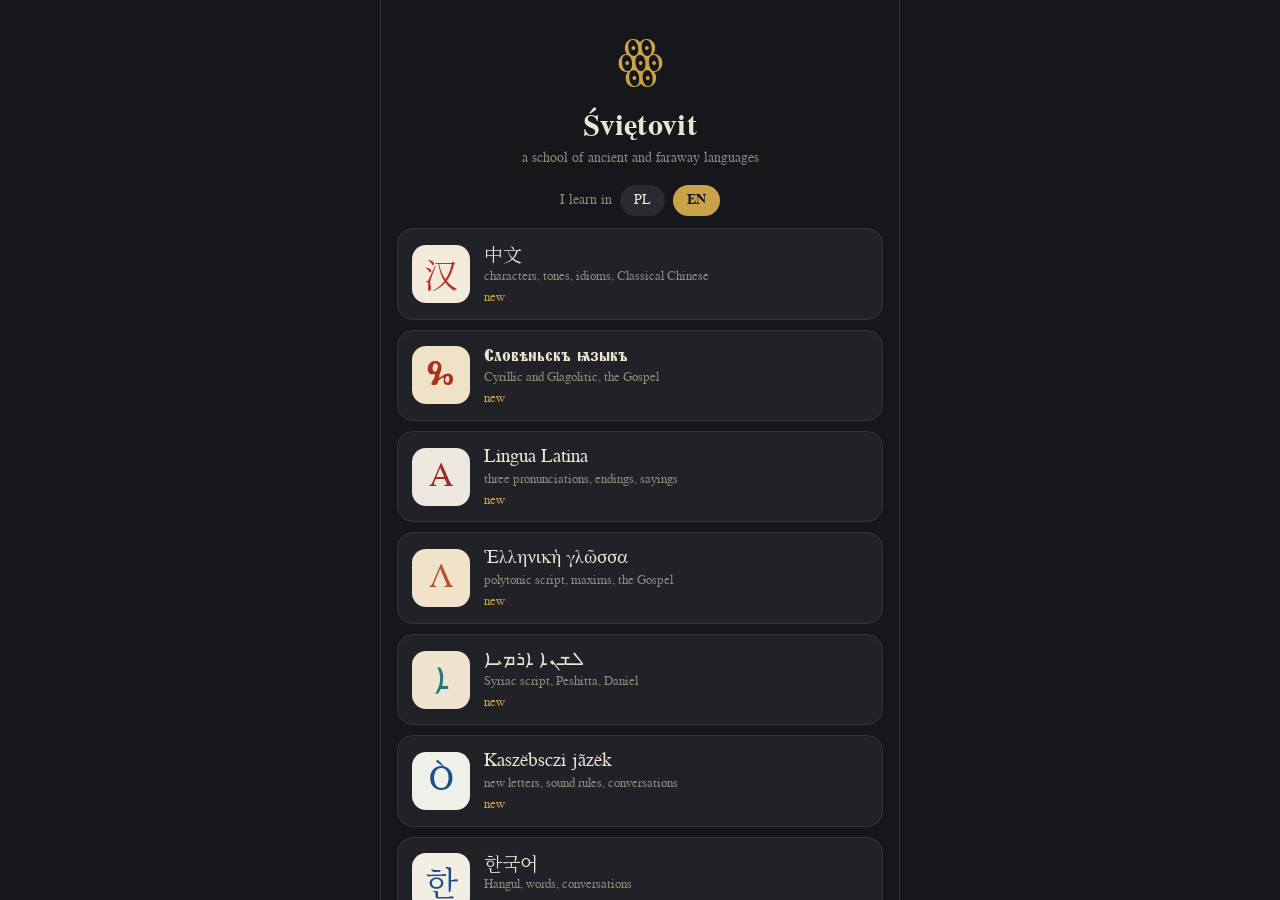
==== svietovit-web/docs/index.html @ 383e9390 "Add files via upload" ====
<!doctype html>
<html lang="pl">
<head>
<meta charset="utf-8">
<meta name="viewport" content="width=device-width, initial-scale=1, viewport-fit=cover, user-scalable=no">
<meta name="theme-color" content="#16171B">
<meta name="mobile-web-app-capable" content="yes">
<meta name="apple-mobile-web-app-capable" content="yes">
<title>Śviętovit</title>
<link rel="manifest" href="manifest.webmanifest">
<link rel="icon" href="icon-192.png">
<link rel="apple-touch-icon" href="icon-192.png">
<link rel="stylesheet" href="fonts.css">
<link rel="stylesheet" href="style.css">
</head>
<body>
<div id="app"><div class="boot"><div class="boot-glyph">ꙮ</div><div id="boot-msg">Śviętovit</div><div class="boot-bar"><i id="boot-fill"></i></div></div></div>
<div id="toast" role="status"></div>
<div id="modal-root"></div>
<script src="pyodide/pyodide.js"></script>
<script src="app.js"></script>
</body>
</html>
---- svietovit-web/docs/fonts.css ----
@font-face{font-family:"Sviet";src:url(fonts/Sviet-Regular.ttf);font-weight:400}@font-face{font-family:"Sviet";src:url(fonts/Sviet-Bold.ttf);font-weight:700}
@font-face{font-family:"F-hanzi_hero";src:url(fonts/hanzi_hero-r.ttf);font-weight:400}@font-face{font-family:"F-hanzi_hero";src:url(fonts/hanzi_hero-b.ttf);font-weight:700}@font-face{font-family:"F-hanzi_hero-x";src:url(fonts/hanzi_hero-r.ttf)}
@font-face{font-family:"F-glagol";src:url(fonts/glagol-r.ttf);font-weight:400}@font-face{font-family:"F-glagol";src:url(fonts/glagol-b.ttf);font-weight:700}@font-face{font-family:"F-glagol-x";src:url(fonts/glagol-x.ttf)}
@font-face{font-family:"F-ave";src:url(fonts/ave-r.ttf);font-weight:400}@font-face{font-family:"F-ave";src:url(fonts/ave-b.ttf);font-weight:700}@font-face{font-family:"F-ave-x";src:url(fonts/ave-r.ttf)}
@font-face{font-family:"F-logos";src:url(fonts/logos-r.ttf);font-weight:400}@font-face{font-family:"F-logos";src:url(fonts/logos-b.ttf);font-weight:700}@font-face{font-family:"F-logos-x";src:url(fonts/logos-r.ttf)}
@font-face{font-family:"F-abba";src:url(fonts/abba-r.ttf);font-weight:400}@font-face{font-family:"F-abba";src:url(fonts/abba-b.ttf);font-weight:700}@font-face{font-family:"F-abba-x";src:url(fonts/abba-x.ttf)}
@font-face{font-family:"F-kaszeby";src:url(fonts/kaszeby-r.ttf);font-weight:400}@font-face{font-family:"F-kaszeby";src:url(fonts/kaszeby-b.ttf);font-weight:700}@font-face{font-family:"F-kaszeby-x";src:url(fonts/kaszeby-r.ttf)}
@font-face{font-family:"F-hangeul";src:url(fonts/hangeul-r.ttf);font-weight:400}@font-face{font-family:"F-hangeul";src:url(fonts/hangeul-b.ttf);font-weight:700}@font-face{font-family:"F-hangeul-x";src:url(fonts/hangeul-r.ttf)}
@font-face{font-family:"F-han";src:url(fonts/han-r.ttf);font-weight:400}@font-face{font-family:"F-han";src:url(fonts/han-b.ttf);font-weight:700}@font-face{font-family:"F-han-x";src:url(fonts/han-r.ttf)}
@font-face{font-family:"F-kana";src:url(fonts/kana-r.ttf);font-weight:400}@font-face{font-family:"F-kana";src:url(fonts/kana-b.ttf);font-weight:700}@font-face{font-family:"F-kana-x";src:url(fonts/kana-r.ttf)}
@font-face{font-family:"F-nihon";src:url(fonts/nihon-r.ttf);font-weight:400}@font-face{font-family:"F-nihon";src:url(fonts/nihon-b.ttf);font-weight:700}@font-face{font-family:"F-nihon-x";src:url(fonts/nihon-r.ttf)}
---- svietovit-web/docs/style.css ----
:root{--night:#16171B;--card:#212228;--card2:#2A2B32;--bone:#EDE5D3;--muted:#8E8878;--gold:#C9A24A;--rule:#34353C;
--paper:#F3EAE4;--accent:#B3261E;--ink:#1d1b18;--line:#DAD3C6;--white:#fff;--green:#4F8A3A;--greenl:#DDEFD2;--red:#C0392B;--redl:#F7D9D4;--blue:#2A6FB0;--bluel:#D9E8F5;--purl:#E9DDF0;--yelll:#F6EBC8;
--font:"Sviet",Georgia,serif;--safe-b:env(safe-area-inset-bottom,0px)}
*{box-sizing:border-box;-webkit-tap-highlight-color:transparent}
html,body{margin:0;height:100%;background:var(--night);color:var(--bone);font-family:var(--font);overscroll-behavior:none}
body{font-size:16px;line-height:1.35}
#app{max-width:520px;margin:0 auto;height:100%;position:relative;overflow:hidden;background:var(--night)}
button{font:inherit;color:inherit;cursor:pointer;border:0;background:none;padding:0}
.screen{position:absolute;inset:0;display:flex;flex-direction:column}
.scroll{flex:1;overflow-y:auto;overflow-x:hidden;padding:14px 16px calc(24px + var(--safe-b))}
.boot{height:100%;display:flex;flex-direction:column;align-items:center;justify-content:center;gap:14px;color:var(--gold)}
.boot-glyph{font-size:84px;animation:blink 2.4s infinite}
.boot-bar{width:60%;height:6px;background:var(--rule);border-radius:3px;overflow:hidden}.boot-bar i{display:block;height:100%;width:0;background:var(--gold);transition:width .3s}
@keyframes blink{0%,45%,55%,100%{opacity:1}50%{opacity:.25}}
/* hub */
.hub-head{text-align:center;padding:22px 16px 6px}
.hub-head .emb{font-size:64px;color:var(--gold);animation:blink 3s infinite;line-height:1}
.hub-head h1{margin:6px 0 2px;font-size:30px;color:var(--bone);letter-spacing:.02em}
.hub-head p{margin:0;color:var(--muted);font-size:14px}
.langs{display:flex;gap:8px;justify-content:center;align-items:center;margin:12px 0;color:var(--muted);font-size:14px}
.chip{padding:6px 14px;border-radius:16px;background:var(--card2);color:var(--bone);font-size:14px}.chip.on{background:var(--gold);color:var(--night);font-weight:700}
.cc{display:flex;align-items:center;gap:14px;background:var(--card);border:1px solid var(--rule);border-radius:16px;padding:12px 14px;margin:0 0 10px;width:100%;text-align:left}
.cc .gl{width:58px;height:58px;border-radius:14px;display:flex;align-items:center;justify-content:center;flex:none;font-size:34px}
.cc .nm{font-size:19px;color:var(--bone)}.cc .sb{font-size:12.5px;color:var(--muted);margin-top:2px}.cc .pr{font-size:12.5px;color:var(--gold);margin-top:4px}
.hub-foot{color:var(--muted);font-size:12.5px;text-align:center;margin:14px 0 4px}
.rep-box{background:var(--card);border-radius:12px;padding:10px 12px;margin-top:10px;font-size:13px;color:var(--muted)}
.rep-box button{margin:8px 8px 0 0;padding:6px 12px;border-radius:10px;background:var(--card2);color:var(--bone);font-size:13px}
/* course (light) */
.course{background:var(--paper);color:var(--ink);font-family:var(--cfont,var(--font))}
.course button{color:inherit}
.top{display:flex;align-items:center;gap:10px;padding:10px 12px;background:var(--paper);border-bottom:2px solid var(--line);flex:none}
.top .back{font-size:30px;line-height:1;padding:0 8px;color:var(--accent)}
.top .ttl{font-size:18px;font-weight:700;flex:1;white-space:nowrap;overflow:hidden;text-overflow:ellipsis}
.stat{font-size:15px;font-weight:700;white-space:nowrap}.s-streak{color:#D26A12}.s-gem{color:var(--blue)}.s-heart{color:var(--red)}
.goal{display:flex;align-items:center;gap:10px;padding:8px 16px;font-size:13px;font-weight:700;color:#7a6f5c}
.bar{flex:1;height:12px;background:var(--line);border-radius:6px;overflow:hidden}.bar i{display:block;height:100%;background:var(--accent);border-radius:6px;transition:width .4s}
.goal .bar i{background:#C9A24A}
.nav{display:flex;border-top:2px solid var(--line);background:var(--paper);padding-bottom:var(--safe-b);flex:none}
.nav button{flex:1;padding:9px 0 8px;font-size:12px;color:#8a8070;display:flex;flex-direction:column;align-items:center;gap:2px}
.nav button b{font-size:21px;font-weight:400}.nav button.on{color:var(--accent);font-weight:700}
.track{text-align:center;margin:18px 0 6px;font-weight:700;color:#7a6f5c}.track small{display:block;font-weight:400;font-size:12px;color:#9a907c}
.unit{display:flex;align-items:center;gap:16px;width:100%;text-align:left;padding:8px 6px;border-radius:14px}
.node{width:76px;height:76px;border-radius:50%;flex:none;display:flex;align-items:center;justify-content:center;font-size:32px;background:var(--accent);color:#fff;box-shadow:0 5px 0 rgba(0,0,0,.22);border:4px solid rgba(255,255,255,.35)}
.unit.locked .node{background:#c5bdae;box-shadow:0 5px 0 #aaa292;color:#eee}
.unit .nm{font-size:18px;font-weight:700}.unit .cr{font-size:13px;color:var(--accent);margin-top:2px;letter-spacing:.1em}.unit.locked .cr{color:#9a907c;letter-spacing:0}
.unit .hint{font-size:12.5px;margin-top:2px;color:#4F6B3A}.unit .warn{color:#9E2B25}
.sheet-bg{position:fixed;inset:0;background:rgba(0,0,0,.5);display:flex;align-items:flex-end;justify-content:center;z-index:20}
.sheet{width:100%;max-width:520px;background:var(--paper);color:var(--ink);border-radius:20px 20px 0 0;padding:20px 18px calc(18px + var(--safe-b));display:flex;flex-direction:column;gap:10px;font-family:var(--cfont,var(--font))}
.sheet.mid{border-radius:20px;margin:auto 14px}.sheet-bg.mid{align-items:center}
.sheet h3{margin:0;font-size:21px}.sheet p{margin:0;color:#6e6455}
.btn{display:block;width:100%;padding:14px;border-radius:14px;background:var(--accent);color:#fff!important;font-weight:700;font-size:16px;letter-spacing:.05em;text-align:center;box-shadow:0 4px 0 rgba(0,0,0,.25);text-transform:uppercase}
.btn:active{transform:translateY(3px);box-shadow:0 1px 0 rgba(0,0,0,.25)}
.btn.green{background:var(--green)}.btn.red{background:var(--red)}.btn.blue{background:var(--blue)}
.btn.ghost{background:var(--white);color:var(--blue)!important;border:2px solid var(--line);box-shadow:0 3px 0 var(--line)}
.btn:disabled{background:#cfc8b9;box-shadow:none;color:#fff!important;cursor:default}
.card{background:var(--white);border:2px solid var(--line);border-radius:16px;padding:14px;margin:10px 0}
.card h4{margin:0 0 6px;font-size:13px;letter-spacing:.08em;color:#7a6f5c;text-transform:uppercase}
.row{display:flex;gap:10px;align-items:center}.row>*{flex:1}
.grid2{display:grid;grid-template-columns:1fr 1fr;gap:10px}
.kv{display:flex;justify-content:space-between;padding:6px 0;border-bottom:1px solid var(--line)}.kv:last-child{border:0}
.week{display:flex;gap:6px;align-items:flex-end;height:90px;margin-top:6px}.week div{flex:1;text-align:center;font-size:11px;color:#7a6f5c}.week i{display:block;background:var(--accent);border-radius:4px 4px 0 0;min-height:3px;margin-bottom:3px}
.sw{display:flex;justify-content:space-between;align-items:center;padding:8px 0}
.tg{width:48px;height:28px;border-radius:14px;background:#cfc8b9;position:relative;transition:.2s}.tg::after{content:"";position:absolute;top:3px;left:3px;width:22px;height:22px;border-radius:50%;background:#fff;transition:.2s}.tg.on{background:var(--green)}.tg.on::after{left:23px}
/* lesson */
.lhead{display:flex;align-items:center;gap:10px;padding:12px;flex:none}
.lhead .x{font-size:26px;color:#9a907c;padding:0 6px}
.lhead .bar{height:16px}.lhead .bar i{background:var(--green)}
.combo{font-size:12px;font-weight:700;color:#D26A12;min-height:16px;text-align:center;flex:none}
.lbody{flex:1;overflow-y:auto;padding:6px 18px 18px;display:flex;flex-direction:column;gap:12px}
.lfoot{flex:none;padding:12px 16px calc(14px + var(--safe-b));border-top:2px solid transparent}
.lfoot.good{background:var(--greenl)}.lfoot.bad{background:var(--redl)}.lfoot.self{background:var(--bluel)}
.fb-t{font-weight:700;font-size:18px;margin-bottom:4px}.good .fb-t{color:#2f6b1f}.bad .fb-t{color:#9b2b1f}.self .fb-t{color:#1d4f80}
.fb-x{white-space:pre-line;margin-bottom:10px;font-size:16px}
.tag{font-size:13px;font-weight:700;letter-spacing:.08em;color:#5E2750}
.big{font-size:84px;text-align:center;line-height:1.15}.mid2{font-size:48px;text-align:center;line-height:1.2}.sentence{font-size:30px}
.sub{color:#7a6f5c;text-align:center;font-size:17px}.sub.g{color:#3d6b2a;font-weight:700}
.ptitle{font-size:20px;font-weight:700}
.bubble{background:var(--white);border:2px solid var(--line);border-radius:14px;padding:14px;font-weight:700;font-size:19px}
.hook{background:var(--yelll);border-radius:14px;padding:12px;white-space:pre-line}.hook b{display:block;font-size:12.5px;color:#83611F;letter-spacing:.05em;margin-bottom:3px}
.cog{background:var(--greenl);border-radius:14px;padding:12px;color:#2f6b1f}
.think{background:var(--purl);border-radius:12px;padding:10px 12px;font-size:15px}
.insight{background:var(--purl);border-radius:18px;padding:18px;white-space:pre-line}.insight h2{margin:6px 0 10px;font-size:22px}
.opts{display:grid;grid-template-columns:1fr 1fr;gap:10px}.opts.one{grid-template-columns:1fr}
.opt{background:var(--white);border:2px solid var(--line);border-bottom-width:4px;border-radius:14px;padding:12px 8px;font-size:18px;text-align:center;min-height:58px;display:flex;flex-direction:column;align-items:center;justify-content:center;gap:2px}
.opt small{font-size:12.5px;color:#8a8070}.opt.big2{font-size:28px;min-height:84px}
.opt.sel{border-color:var(--blue);background:var(--bluel)}.opt.ok{border-color:var(--green);background:var(--greenl)}.opt.no{border-color:var(--red);background:var(--redl)}
.opt:disabled{opacity:1}
.tiles{display:flex;flex-wrap:wrap;gap:8px}
.tile{background:var(--white);border:2px solid var(--line);border-bottom-width:4px;border-radius:12px;padding:6px 12px;font-size:22px;text-align:center;line-height:1.15}
.tile small{display:block;font-size:11px;color:#8a8070;font-style:italic}
.tile.ghost{visibility:hidden}
.answer{min-height:96px;border-top:2px solid var(--line);border-bottom:2px solid var(--line);padding:10px 0;align-content:flex-start}
.rtl-course .tiles{direction:rtl}
.match{display:grid;grid-template-columns:1fr 1fr;gap:10px}.match .opt{min-height:64px}.match .opt.done{opacity:.35}
.input{width:100%;padding:14px;font:inherit;font-size:22px;border:2px solid var(--line);border-radius:12px;background:#fff;color:var(--ink)}
.pad-wrap{display:flex;justify-content:center}
canvas.pad{width:min(100%,340px);aspect-ratio:1;background:#fff;border:2px solid var(--line);border-radius:14px;touch-action:none}
.tone-btn svg{width:100%;height:56px}
.toast{position:fixed;left:50%;top:18px;transform:translateX(-50%);background:var(--gold);color:var(--night);padding:8px 16px;border-radius:14px;font-weight:700;z-index:50;opacity:0;pointer-events:none;transition:opacity .25s;max-width:90%;text-align:center}
#toast.show{opacity:1}
/* results */
.res{align-items:center;text-align:center;gap:10px;padding-top:30px}
.coin{width:110px;height:110px;border-radius:50%;background:var(--accent);border:6px solid var(--gold);display:flex;align-items:center;justify-content:center;font-size:54px;color:#fff;animation:stamp .5s}
@keyframes stamp{from{transform:scale(1.8);opacity:0}to{transform:scale(1);opacity:1}}
.rg{display:grid;grid-template-columns:repeat(3,1fr);gap:8px;width:100%}.rg div{background:var(--white);border:2px solid var(--line);border-radius:12px;padding:10px 4px}.rg b{display:block;font-size:20px}.rg span{font-size:12px;color:#7a6f5c}
/* chats */
.chat-item{display:flex;align-items:center;gap:12px;width:100%;text-align:left;background:var(--white);border:2px solid var(--line);border-radius:14px;padding:10px 12px;margin-bottom:10px}
.chat-item.locked{opacity:.5}.av{width:44px;height:44px;border-radius:50%;display:flex;align-items:center;justify-content:center;font-size:22px;color:#fff;flex:none}
.chat-item .t{font-weight:700}.chat-item .s{font-size:12.5px;color:#7a6f5c}.stars{margin-left:auto;color:#C9A24A;letter-spacing:.1em}
.log{flex:1;overflow-y:auto;padding:12px;display:flex;flex-direction:column;gap:10px}
.msg{max-width:78%;padding:10px 14px;border-radius:18px;background:#E3DFD5;font-size:21px;align-self:flex-start;text-align:left}
.msg small{display:block;font-size:12px;color:#7a6f5c;font-style:italic;margin-top:2px}
.msg.me{align-self:flex-end;background:var(--blue);color:#fff}.msg.me small{color:#dbe9f7}.msg.me.wrong{background:var(--red)}
.msg .en{display:none;font-size:13px;color:#555;margin-top:4px;font-style:normal}.msg.open .en{display:block}
.note{align-self:center;text-align:center;font-size:13px;color:#7a6f5c;background:var(--purl);padding:6px 12px;border-radius:12px;white-space:pre-line}
.reply{flex:none;background:#E3DFD5;border-top:2px solid var(--line);padding:12px 14px calc(14px + var(--safe-b));display:flex;flex-direction:column;gap:8px}
textarea.input{font-size:16px;min-height:90px}
@media(min-width:521px){#app{border-left:1px solid var(--rule);border-right:1px solid var(--rule)}}
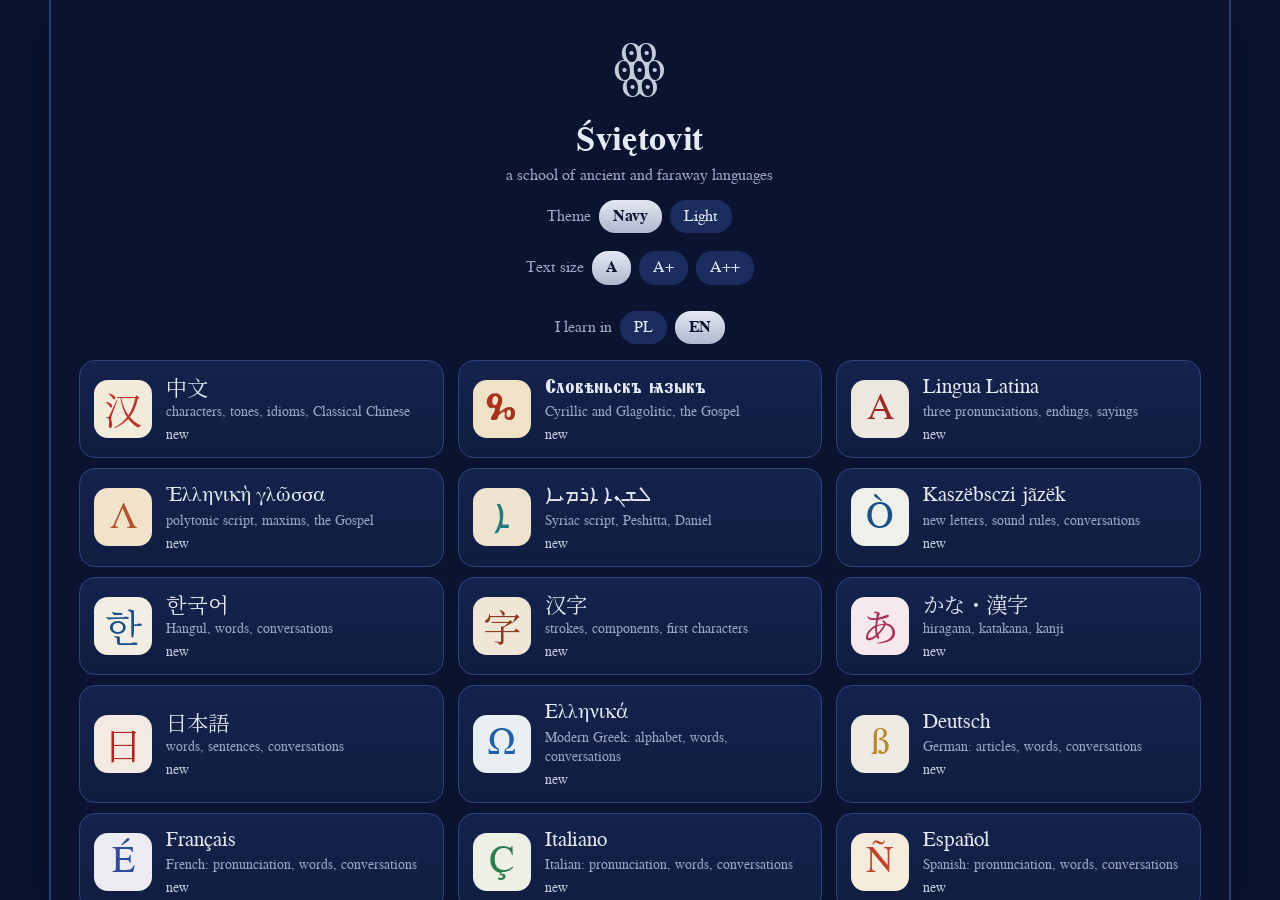
==== commit e6f585de: "Add Android APK build and update site to v8 - android/: WebView wrapper serving the site from assets" ====
--- a/svietovit-web/docs/index.html
+++ b/svietovit-web/docs/index.html
@@ -1,15 +1,16 @@
 <!doctype html>
-<html lang="pl">
+<html lang="pl" data-theme="navy">
 <head>
 <meta charset="utf-8">
 <meta name="viewport" content="width=device-width, initial-scale=1, viewport-fit=cover, user-scalable=no">
-<meta name="theme-color" content="#16171B">
+<meta name="theme-color" content="#0A1430">
 <meta name="mobile-web-app-capable" content="yes">
 <meta name="apple-mobile-web-app-capable" content="yes">
 <title>Śviętovit</title>
 <link rel="manifest" href="manifest.webmanifest">
 <link rel="icon" href="icon-192.png">
 <link rel="apple-touch-icon" href="icon-192.png">
+<script>(function(){try{if(localStorage.getItem("sv_theme")==="sky")document.documentElement.dataset.theme="sky"}catch(e){}})()</script>
 <link rel="stylesheet" href="fonts.css">
 <link rel="stylesheet" href="style.css">
 </head>
@@ -17,6 +18,7 @@
 <div id="app"><div class="boot"><div class="boot-glyph">ꙮ</div><div id="boot-msg">Śviętovit</div><div class="boot-bar"><i id="boot-fill"></i></div></div></div>
 <div id="toast" role="status"></div>
 <div id="modal-root"></div>
+<script src="config.js"></script>
 <script src="pyodide/pyodide.js"></script>
 <script src="app.js"></script>
 </body>
--- a/svietovit-web/docs/fonts.css
+++ b/svietovit-web/docs/fonts.css
@@ -8,4 +8,15 @@
 @font-face{font-family:"F-hangeul";src:url(fonts/hangeul-r.ttf);font-weight:400}@font-face{font-family:"F-hangeul";src:url(fonts/hangeul-b.ttf);font-weight:700}@font-face{font-family:"F-hangeul-x";src:url(fonts/hangeul-r.ttf)}
 @font-face{font-family:"F-han";src:url(fonts/han-r.ttf);font-weight:400}@font-face{font-family:"F-han";src:url(fonts/han-b.ttf);font-weight:700}@font-face{font-family:"F-han-x";src:url(fonts/han-r.ttf)}
 @font-face{font-family:"F-kana";src:url(fonts/kana-r.ttf);font-weight:400}@font-face{font-family:"F-kana";src:url(fonts/kana-b.ttf);font-weight:700}@font-face{font-family:"F-kana-x";src:url(fonts/kana-r.ttf)}
-@font-face{font-family:"F-nihon";src:url(fonts/nihon-r.ttf);font-weight:400}@font-face{font-family:"F-nihon";src:url(fonts/nihon-b.ttf);font-weight:700}@font-face{font-family:"F-nihon-x";src:url(fonts/nihon-r.ttf)}+@font-face{font-family:"F-nihon";src:url(fonts/nihon-r.ttf);font-weight:400}@font-face{font-family:"F-nihon";src:url(fonts/nihon-b.ttf);font-weight:700}@font-face{font-family:"F-nihon-x";src:url(fonts/nihon-r.ttf)}
+@font-face{font-family:"F-greek";src:url(fonts/logos-r.ttf);font-weight:400}@font-face{font-family:"F-greek";src:url(fonts/logos-b.ttf);font-weight:700}@font-face{font-family:"F-greek-x";src:url(fonts/logos-r.ttf)}
+@font-face{font-family:"F-german";src:url(fonts/ave-r.ttf);font-weight:400}@font-face{font-family:"F-german";src:url(fonts/ave-b.ttf);font-weight:700}@font-face{font-family:"F-german-x";src:url(fonts/ave-r.ttf)}
+@font-face{font-family:"F-french";src:url(fonts/ave-r.ttf);font-weight:400}@font-face{font-family:"F-french";src:url(fonts/ave-b.ttf);font-weight:700}@font-face{font-family:"F-french-x";src:url(fonts/ave-r.ttf)}
+@font-face{font-family:"F-italian";src:url(fonts/ave-r.ttf);font-weight:400}@font-face{font-family:"F-italian";src:url(fonts/ave-b.ttf);font-weight:700}@font-face{font-family:"F-italian-x";src:url(fonts/ave-r.ttf)}
+@font-face{font-family:"F-spanish";src:url(fonts/ave-r.ttf);font-weight:400}@font-face{font-family:"F-spanish";src:url(fonts/ave-b.ttf);font-weight:700}@font-face{font-family:"F-spanish-x";src:url(fonts/ave-r.ttf)}
+@font-face{font-family:"F-russian";src:url(fonts/glagol-r.ttf);font-weight:400}@font-face{font-family:"F-russian";src:url(fonts/glagol-b.ttf);font-weight:700}@font-face{font-family:"F-russian-x";src:url(fonts/glagol-r.ttf)}
+@font-face{font-family:"F-turkish";src:url(fonts/ave-r.ttf);font-weight:400}@font-face{font-family:"F-turkish";src:url(fonts/ave-b.ttf);font-weight:700}@font-face{font-family:"F-turkish-x";src:url(fonts/ave-r.ttf)}
+@font-face{font-family:"F-norse";src:url(fonts/ave-r.ttf);font-weight:400}@font-face{font-family:"F-norse";src:url(fonts/ave-b.ttf);font-weight:700}@font-face{font-family:"F-norse-x";src:url(fonts/ave-r.ttf)}
+@font-face{font-family:"F-estonian";src:url(fonts/ave-r.ttf);font-weight:400}@font-face{font-family:"F-estonian";src:url(fonts/ave-b.ttf);font-weight:700}@font-face{font-family:"F-estonian-x";src:url(fonts/ave-r.ttf)}
+@font-face{font-family:"F-serbian";src:url(fonts/glagol-r.ttf);font-weight:400}@font-face{font-family:"F-serbian";src:url(fonts/glagol-b.ttf);font-weight:700}@font-face{font-family:"F-serbian-x";src:url(fonts/glagol-r.ttf)}
+@font-face{font-family:"F-finnish";src:url(fonts/ave-r.ttf);font-weight:400}@font-face{font-family:"F-finnish";src:url(fonts/ave-b.ttf);font-weight:700}@font-face{font-family:"F-finnish-x";src:url(fonts/ave-r.ttf)}
--- a/svietovit-web/docs/style.css
+++ b/svietovit-web/docs/style.css
@@ -1,98 +1,98 @@
-:root{--night:#16171B;--card:#212228;--card2:#2A2B32;--bone:#EDE5D3;--muted:#8E8878;--gold:#C9A24A;--rule:#34353C;
+:root{--fs:1;--dk:1;--k:calc(var(--fs)*var(--dk));--night:#16171B;--card:#212228;--card2:#2A2B32;--bone:#EDE5D3;--muted:#8E8878;--gold:#C9A24A;--rule:#34353C;
 --paper:#F3EAE4;--accent:#B3261E;--ink:#1d1b18;--line:#DAD3C6;--white:#fff;--green:#4F8A3A;--greenl:#DDEFD2;--red:#C0392B;--redl:#F7D9D4;--blue:#2A6FB0;--bluel:#D9E8F5;--purl:#E9DDF0;--yelll:#F6EBC8;
 --font:"Sviet",Georgia,serif;--safe-b:env(safe-area-inset-bottom,0px)}
 *{box-sizing:border-box;-webkit-tap-highlight-color:transparent}
 html,body{margin:0;height:100%;background:var(--night);color:var(--bone);font-family:var(--font);overscroll-behavior:none}
-body{font-size:16px;line-height:1.35}
+body{font-size:calc(16px*var(--k));line-height:1.35}
 #app{max-width:520px;margin:0 auto;height:100%;position:relative;overflow:hidden;background:var(--night)}
 button{font:inherit;color:inherit;cursor:pointer;border:0;background:none;padding:0}
 .screen{position:absolute;inset:0;display:flex;flex-direction:column}
 .scroll{flex:1;overflow-y:auto;overflow-x:hidden;padding:14px 16px calc(24px + var(--safe-b))}
 .boot{height:100%;display:flex;flex-direction:column;align-items:center;justify-content:center;gap:14px;color:var(--gold)}
-.boot-glyph{font-size:84px;animation:blink 2.4s infinite}
+.boot-glyph{font-size:calc(84px*var(--k));animation:blink 2.4s infinite}
 .boot-bar{width:60%;height:6px;background:var(--rule);border-radius:3px;overflow:hidden}.boot-bar i{display:block;height:100%;width:0;background:var(--gold);transition:width .3s}
 @keyframes blink{0%,45%,55%,100%{opacity:1}50%{opacity:.25}}
 /* hub */
 .hub-head{text-align:center;padding:22px 16px 6px}
-.hub-head .emb{font-size:64px;color:var(--gold);animation:blink 3s infinite;line-height:1}
-.hub-head h1{margin:6px 0 2px;font-size:30px;color:var(--bone);letter-spacing:.02em}
-.hub-head p{margin:0;color:var(--muted);font-size:14px}
-.langs{display:flex;gap:8px;justify-content:center;align-items:center;margin:12px 0;color:var(--muted);font-size:14px}
-.chip{padding:6px 14px;border-radius:16px;background:var(--card2);color:var(--bone);font-size:14px}.chip.on{background:var(--gold);color:var(--night);font-weight:700}
+.hub-head .emb{font-size:calc(64px*var(--k));color:var(--gold);animation:blink 3s infinite;line-height:1}
+.hub-head h1{margin:6px 0 2px;font-size:calc(30px*var(--k));color:var(--bone);letter-spacing:.02em}
+.hub-head p{margin:0;color:var(--muted);font-size:calc(14px*var(--k))}
+.langs{display:flex;gap:8px;justify-content:center;align-items:center;margin:12px 0;color:var(--muted);font-size:calc(14px*var(--k))}
+.chip{padding:6px 14px;border-radius:16px;background:var(--card2);color:var(--bone);font-size:calc(14px*var(--k))}.chip.on{background:var(--gold);color:var(--night);font-weight:700}
 .cc{display:flex;align-items:center;gap:14px;background:var(--card);border:1px solid var(--rule);border-radius:16px;padding:12px 14px;margin:0 0 10px;width:100%;text-align:left}
-.cc .gl{width:58px;height:58px;border-radius:14px;display:flex;align-items:center;justify-content:center;flex:none;font-size:34px}
-.cc .nm{font-size:19px;color:var(--bone)}.cc .sb{font-size:12.5px;color:var(--muted);margin-top:2px}.cc .pr{font-size:12.5px;color:var(--gold);margin-top:4px}
-.hub-foot{color:var(--muted);font-size:12.5px;text-align:center;margin:14px 0 4px}
-.rep-box{background:var(--card);border-radius:12px;padding:10px 12px;margin-top:10px;font-size:13px;color:var(--muted)}
-.rep-box button{margin:8px 8px 0 0;padding:6px 12px;border-radius:10px;background:var(--card2);color:var(--bone);font-size:13px}
+.cc .gl{width:58px;height:58px;border-radius:14px;display:flex;align-items:center;justify-content:center;flex:none;font-size:calc(34px*var(--k))}
+.cc .nm{font-size:calc(19px*var(--k));color:var(--bone)}.cc .sb{font-size:calc(12.5px*var(--k));color:var(--muted);margin-top:2px}.cc .pr{font-size:calc(12.5px*var(--k));color:var(--gold);margin-top:4px}
+.hub-foot{color:var(--muted);font-size:calc(12.5px*var(--k));text-align:center;margin:14px 0 4px}
+.rep-box{background:var(--card);border-radius:12px;padding:10px 12px;margin-top:10px;font-size:calc(13px*var(--k));color:var(--muted)}
+.rep-box button{margin:8px 8px 0 0;padding:6px 12px;border-radius:10px;background:var(--card2);color:var(--bone);font-size:calc(13px*var(--k))}
 /* course (light) */
 .course{background:var(--paper);color:var(--ink);font-family:var(--cfont,var(--font))}
 .course button{color:inherit}
 .top{display:flex;align-items:center;gap:10px;padding:10px 12px;background:var(--paper);border-bottom:2px solid var(--line);flex:none}
-.top .back{font-size:30px;line-height:1;padding:0 8px;color:var(--accent)}
-.top .ttl{font-size:18px;font-weight:700;flex:1;white-space:nowrap;overflow:hidden;text-overflow:ellipsis}
-.stat{font-size:15px;font-weight:700;white-space:nowrap}.s-streak{color:#D26A12}.s-gem{color:var(--blue)}.s-heart{color:var(--red)}
-.goal{display:flex;align-items:center;gap:10px;padding:8px 16px;font-size:13px;font-weight:700;color:#7a6f5c}
+.top .back{font-size:calc(30px*var(--k));line-height:1;padding:0 8px;color:var(--accent)}
+.top .ttl{font-size:calc(18px*var(--k));font-weight:700;flex:1;white-space:nowrap;overflow:hidden;text-overflow:ellipsis}
+.stat{font-size:calc(15px*var(--k));font-weight:700;white-space:nowrap}.s-streak{color:#D26A12}.s-gem{color:var(--blue)}.s-heart{color:var(--red)}
+.goal{display:flex;align-items:center;gap:10px;padding:8px 16px;font-size:calc(13px*var(--k));font-weight:700;color:var(--sub)}
 .bar{flex:1;height:12px;background:var(--line);border-radius:6px;overflow:hidden}.bar i{display:block;height:100%;background:var(--accent);border-radius:6px;transition:width .4s}
 .goal .bar i{background:#C9A24A}
 .nav{display:flex;border-top:2px solid var(--line);background:var(--paper);padding-bottom:var(--safe-b);flex:none}
-.nav button{flex:1;padding:9px 0 8px;font-size:12px;color:#8a8070;display:flex;flex-direction:column;align-items:center;gap:2px}
-.nav button b{font-size:21px;font-weight:400}.nav button.on{color:var(--accent);font-weight:700}
-.track{text-align:center;margin:18px 0 6px;font-weight:700;color:#7a6f5c}.track small{display:block;font-weight:400;font-size:12px;color:#9a907c}
+.nav button{flex:1;padding:9px 0 8px;font-size:calc(12px*var(--k));color:var(--sub2);display:flex;flex-direction:column;align-items:center;gap:2px}
+.nav button b{font-size:calc(21px*var(--k));font-weight:400}.nav button.on{color:var(--accent);font-weight:700}
+.track{text-align:center;margin:18px 0 6px;font-weight:700;color:var(--sub)}.track small{display:block;font-weight:400;font-size:calc(12px*var(--k));color:var(--sub2)}
 .unit{display:flex;align-items:center;gap:16px;width:100%;text-align:left;padding:8px 6px;border-radius:14px}
-.node{width:76px;height:76px;border-radius:50%;flex:none;display:flex;align-items:center;justify-content:center;font-size:32px;background:var(--accent);color:#fff;box-shadow:0 5px 0 rgba(0,0,0,.22);border:4px solid rgba(255,255,255,.35)}
-.unit.locked .node{background:#c5bdae;box-shadow:0 5px 0 #aaa292;color:#eee}
-.unit .nm{font-size:18px;font-weight:700}.unit .cr{font-size:13px;color:var(--accent);margin-top:2px;letter-spacing:.1em}.unit.locked .cr{color:#9a907c;letter-spacing:0}
-.unit .hint{font-size:12.5px;margin-top:2px;color:#4F6B3A}.unit .warn{color:#9E2B25}
+.node{width:76px;height:76px;border-radius:50%;flex:none;display:flex;align-items:center;justify-content:center;font-size:calc(32px*var(--k));background:var(--accent);color:var(--btnt);box-shadow:0 5px 0 rgba(0,0,0,.22);border:4px solid rgba(255,255,255,.35)}
+.unit.locked .node{background:var(--off);box-shadow:0 5px 0 var(--offs);color:#eee}
+.unit .nm{font-size:calc(18px*var(--k));font-weight:700}.unit .cr{font-size:calc(13px*var(--k));color:var(--accent);margin-top:2px;letter-spacing:.1em}.unit.locked .cr{color:var(--sub2);letter-spacing:0}
+.unit .hint{font-size:calc(12.5px*var(--k));margin-top:2px;color:var(--good2)}.unit .warn{color:var(--bad2)}
 .sheet-bg{position:fixed;inset:0;background:rgba(0,0,0,.5);display:flex;align-items:flex-end;justify-content:center;z-index:20}
 .sheet{width:100%;max-width:520px;background:var(--paper);color:var(--ink);border-radius:20px 20px 0 0;padding:20px 18px calc(18px + var(--safe-b));display:flex;flex-direction:column;gap:10px;font-family:var(--cfont,var(--font))}
 .sheet.mid{border-radius:20px;margin:auto 14px}.sheet-bg.mid{align-items:center}
-.sheet h3{margin:0;font-size:21px}.sheet p{margin:0;color:#6e6455}
-.btn{display:block;width:100%;padding:14px;border-radius:14px;background:var(--accent);color:#fff!important;font-weight:700;font-size:16px;letter-spacing:.05em;text-align:center;box-shadow:0 4px 0 rgba(0,0,0,.25);text-transform:uppercase}
+.sheet h3{margin:0;font-size:calc(21px*var(--k))}.sheet p{margin:0;color:var(--sub)}
+.btn{display:block;width:100%;padding:14px;border-radius:14px;background:var(--accent);color:var(--btnt)!important;font-weight:700;font-size:calc(16px*var(--k));letter-spacing:.05em;text-align:center;box-shadow:0 4px 0 rgba(0,0,0,.25);text-transform:uppercase}
 .btn:active{transform:translateY(3px);box-shadow:0 1px 0 rgba(0,0,0,.25)}
-.btn.green{background:var(--green)}.btn.red{background:var(--red)}.btn.blue{background:var(--blue)}
+.btn.green{background:var(--green)}.btn.red{background:var(--red)}.btn.blue{background:var(--blue)}.btn.green,.btn.red,.btn.blue{color:var(--btnt2)!important}
 .btn.ghost{background:var(--white);color:var(--blue)!important;border:2px solid var(--line);box-shadow:0 3px 0 var(--line)}
-.btn:disabled{background:#cfc8b9;box-shadow:none;color:#fff!important;cursor:default}
+.btn:disabled{background:var(--off);box-shadow:none;color:var(--offt)!important;cursor:default}
 .card{background:var(--white);border:2px solid var(--line);border-radius:16px;padding:14px;margin:10px 0}
-.card h4{margin:0 0 6px;font-size:13px;letter-spacing:.08em;color:#7a6f5c;text-transform:uppercase}
+.card h4{margin:0 0 6px;font-size:calc(13px*var(--k));letter-spacing:.08em;color:var(--sub);text-transform:uppercase}
 .row{display:flex;gap:10px;align-items:center}.row>*{flex:1}
 .grid2{display:grid;grid-template-columns:1fr 1fr;gap:10px}
 .kv{display:flex;justify-content:space-between;padding:6px 0;border-bottom:1px solid var(--line)}.kv:last-child{border:0}
-.week{display:flex;gap:6px;align-items:flex-end;height:90px;margin-top:6px}.week div{flex:1;text-align:center;font-size:11px;color:#7a6f5c}.week i{display:block;background:var(--accent);border-radius:4px 4px 0 0;min-height:3px;margin-bottom:3px}
+.week{display:flex;gap:6px;align-items:flex-end;height:90px;margin-top:6px}.week div{flex:1;text-align:center;font-size:calc(11px*var(--k));color:var(--sub)}.week i{display:block;background:var(--accent);border-radius:4px 4px 0 0;min-height:3px;margin-bottom:3px}
 .sw{display:flex;justify-content:space-between;align-items:center;padding:8px 0}
-.tg{width:48px;height:28px;border-radius:14px;background:#cfc8b9;position:relative;transition:.2s}.tg::after{content:"";position:absolute;top:3px;left:3px;width:22px;height:22px;border-radius:50%;background:#fff;transition:.2s}.tg.on{background:var(--green)}.tg.on::after{left:23px}
+.tg{width:48px;height:28px;border-radius:14px;background:var(--off);position:relative;transition:.2s}.tg::after{content:"";position:absolute;top:3px;left:3px;width:22px;height:22px;border-radius:50%;background:#fff;transition:.2s}.tg.on{background:var(--green)}.tg.on::after{left:23px}
 /* lesson */
 .lhead{display:flex;align-items:center;gap:10px;padding:12px;flex:none}
-.lhead .x{font-size:26px;color:#9a907c;padding:0 6px}
+.lhead .x{font-size:calc(26px*var(--k));color:var(--sub2);padding:0 6px}
 .lhead .bar{height:16px}.lhead .bar i{background:var(--green)}
-.combo{font-size:12px;font-weight:700;color:#D26A12;min-height:16px;text-align:center;flex:none}
+.combo{font-size:calc(12px*var(--k));font-weight:700;color:#D26A12;min-height:16px;text-align:center;flex:none}
 .lbody{flex:1;overflow-y:auto;padding:6px 18px 18px;display:flex;flex-direction:column;gap:12px}
 .lfoot{flex:none;padding:12px 16px calc(14px + var(--safe-b));border-top:2px solid transparent}
 .lfoot.good{background:var(--greenl)}.lfoot.bad{background:var(--redl)}.lfoot.self{background:var(--bluel)}
-.fb-t{font-weight:700;font-size:18px;margin-bottom:4px}.good .fb-t{color:#2f6b1f}.bad .fb-t{color:#9b2b1f}.self .fb-t{color:#1d4f80}
-.fb-x{white-space:pre-line;margin-bottom:10px;font-size:16px}
-.tag{font-size:13px;font-weight:700;letter-spacing:.08em;color:#5E2750}
-.big{font-size:84px;text-align:center;line-height:1.15}.mid2{font-size:48px;text-align:center;line-height:1.2}.sentence{font-size:30px}
-.sub{color:#7a6f5c;text-align:center;font-size:17px}.sub.g{color:#3d6b2a;font-weight:700}
-.ptitle{font-size:20px;font-weight:700}
-.bubble{background:var(--white);border:2px solid var(--line);border-radius:14px;padding:14px;font-weight:700;font-size:19px}
-.hook{background:var(--yelll);border-radius:14px;padding:12px;white-space:pre-line}.hook b{display:block;font-size:12.5px;color:#83611F;letter-spacing:.05em;margin-bottom:3px}
-.cog{background:var(--greenl);border-radius:14px;padding:12px;color:#2f6b1f}
-.think{background:var(--purl);border-radius:12px;padding:10px 12px;font-size:15px}
-.insight{background:var(--purl);border-radius:18px;padding:18px;white-space:pre-line}.insight h2{margin:6px 0 10px;font-size:22px}
+.fb-t{font-weight:700;font-size:calc(18px*var(--k));margin-bottom:4px}.good .fb-t{color:var(--goodt)}.bad .fb-t{color:var(--badt)}.self .fb-t{color:var(--selft)}
+.fb-x{white-space:pre-line;margin-bottom:10px;font-size:calc(16px*var(--k))}
+.tag{font-size:calc(13px*var(--k));font-weight:700;letter-spacing:.08em;color:var(--tagc)}
+.big{font-size:calc(84px*var(--k));text-align:center;line-height:1.15}.mid2{font-size:calc(48px*var(--k));text-align:center;line-height:1.2}.sentence{font-size:calc(30px*var(--k))}
+.sub{color:var(--sub);text-align:center;font-size:calc(17px*var(--k))}.sub.g{color:var(--goodt);font-weight:700}
+.ptitle{font-size:calc(20px*var(--k));font-weight:700}
+.bubble{background:var(--white);border:2px solid var(--line);border-radius:14px;padding:14px;font-weight:700;font-size:calc(19px*var(--k))}
+.hook{background:var(--yelll);border-radius:14px;padding:12px;white-space:pre-line}.hook b{display:block;font-size:calc(12.5px*var(--k));color:var(--hookk);letter-spacing:.05em;margin-bottom:3px}
+.cog{background:var(--greenl);border-radius:14px;padding:12px;color:var(--goodt)}
+.think{background:var(--purl);border-radius:12px;padding:10px 12px;font-size:calc(15px*var(--k))}
+.insight{background:var(--purl);border-radius:18px;padding:18px;white-space:pre-line}.insight h2{margin:6px 0 10px;font-size:calc(22px*var(--k))}
 .opts{display:grid;grid-template-columns:1fr 1fr;gap:10px}.opts.one{grid-template-columns:1fr}
-.opt{background:var(--white);border:2px solid var(--line);border-bottom-width:4px;border-radius:14px;padding:12px 8px;font-size:18px;text-align:center;min-height:58px;display:flex;flex-direction:column;align-items:center;justify-content:center;gap:2px}
-.opt small{font-size:12.5px;color:#8a8070}.opt.big2{font-size:28px;min-height:84px}
+.opt{background:var(--white);border:2px solid var(--line);border-bottom-width:4px;border-radius:14px;padding:12px 8px;font-size:calc(18px*var(--k));text-align:center;min-height:58px;display:flex;flex-direction:column;align-items:center;justify-content:center;gap:2px}
+.opt small{font-size:calc(12.5px*var(--k));color:var(--sub2)}.opt.big2{font-size:calc(28px*var(--k));min-height:84px}
 .opt.sel{border-color:var(--blue);background:var(--bluel)}.opt.ok{border-color:var(--green);background:var(--greenl)}.opt.no{border-color:var(--red);background:var(--redl)}
 .opt:disabled{opacity:1}
 .tiles{display:flex;flex-wrap:wrap;gap:8px}
-.tile{background:var(--white);border:2px solid var(--line);border-bottom-width:4px;border-radius:12px;padding:6px 12px;font-size:22px;text-align:center;line-height:1.15}
-.tile small{display:block;font-size:11px;color:#8a8070;font-style:italic}
+.tile{background:var(--white);border:2px solid var(--line);border-bottom-width:4px;border-radius:12px;padding:6px 12px;font-size:calc(22px*var(--k));text-align:center;line-height:1.15}
+.tile small{display:block;font-size:calc(11px*var(--k));color:var(--sub2);font-style:italic}
 .tile.ghost{visibility:hidden}
 .answer{min-height:96px;border-top:2px solid var(--line);border-bottom:2px solid var(--line);padding:10px 0;align-content:flex-start}
 .rtl-course .tiles{direction:rtl}
 .match{display:grid;grid-template-columns:1fr 1fr;gap:10px}.match .opt{min-height:64px}.match .opt.done{opacity:.35}
-.input{width:100%;padding:14px;font:inherit;font-size:22px;border:2px solid var(--line);border-radius:12px;background:#fff;color:var(--ink)}
+.input{width:100%;padding:14px;font:inherit;font-size:calc(22px*var(--k));border:2px solid var(--line);border-radius:12px;background:var(--white);color:var(--ink)}
 .pad-wrap{display:flex;justify-content:center}
 canvas.pad{width:min(100%,340px);aspect-ratio:1;background:#fff;border:2px solid var(--line);border-radius:14px;touch-action:none}
 .tone-btn svg{width:100%;height:56px}
@@ -100,19 +100,72 @@
 #toast.show{opacity:1}
 /* results */
 .res{align-items:center;text-align:center;gap:10px;padding-top:30px}
-.coin{width:110px;height:110px;border-radius:50%;background:var(--accent);border:6px solid var(--gold);display:flex;align-items:center;justify-content:center;font-size:54px;color:#fff;animation:stamp .5s}
+.coin{width:110px;height:110px;border-radius:50%;background:var(--accent);border:6px solid var(--gold);display:flex;align-items:center;justify-content:center;font-size:calc(54px*var(--k));color:var(--btnt);animation:stamp .5s}
 @keyframes stamp{from{transform:scale(1.8);opacity:0}to{transform:scale(1);opacity:1}}
-.rg{display:grid;grid-template-columns:repeat(3,1fr);gap:8px;width:100%}.rg div{background:var(--white);border:2px solid var(--line);border-radius:12px;padding:10px 4px}.rg b{display:block;font-size:20px}.rg span{font-size:12px;color:#7a6f5c}
+.rg{display:grid;grid-template-columns:repeat(3,1fr);gap:8px;width:100%}.rg div{background:var(--white);border:2px solid var(--line);border-radius:12px;padding:10px 4px}.rg b{display:block;font-size:calc(20px*var(--k))}.rg span{font-size:calc(12px*var(--k));color:var(--sub)}
 /* chats */
 .chat-item{display:flex;align-items:center;gap:12px;width:100%;text-align:left;background:var(--white);border:2px solid var(--line);border-radius:14px;padding:10px 12px;margin-bottom:10px}
-.chat-item.locked{opacity:.5}.av{width:44px;height:44px;border-radius:50%;display:flex;align-items:center;justify-content:center;font-size:22px;color:#fff;flex:none}
-.chat-item .t{font-weight:700}.chat-item .s{font-size:12.5px;color:#7a6f5c}.stars{margin-left:auto;color:#C9A24A;letter-spacing:.1em}
+.chat-item.locked{opacity:.5}.av{width:44px;height:44px;border-radius:50%;display:flex;align-items:center;justify-content:center;font-size:calc(22px*var(--k));color:#fff;flex:none}
+.chat-item .t{font-weight:700}.chat-item .s{font-size:calc(12.5px*var(--k));color:var(--sub)}.stars{margin-left:auto;color:#C9A24A;letter-spacing:.1em}
 .log{flex:1;overflow-y:auto;padding:12px;display:flex;flex-direction:column;gap:10px}
-.msg{max-width:78%;padding:10px 14px;border-radius:18px;background:#E3DFD5;font-size:21px;align-self:flex-start;text-align:left}
-.msg small{display:block;font-size:12px;color:#7a6f5c;font-style:italic;margin-top:2px}
-.msg.me{align-self:flex-end;background:var(--blue);color:#fff}.msg.me small{color:#dbe9f7}.msg.me.wrong{background:var(--red)}
-.msg .en{display:none;font-size:13px;color:#555;margin-top:4px;font-style:normal}.msg.open .en{display:block}
-.note{align-self:center;text-align:center;font-size:13px;color:#7a6f5c;background:var(--purl);padding:6px 12px;border-radius:12px;white-space:pre-line}
-.reply{flex:none;background:#E3DFD5;border-top:2px solid var(--line);padding:12px 14px calc(14px + var(--safe-b));display:flex;flex-direction:column;gap:8px}
-textarea.input{font-size:16px;min-height:90px}
+.msg{max-width:78%;padding:10px 14px;border-radius:18px;background:var(--bubble);font-size:calc(21px*var(--k));align-self:flex-start;text-align:left}
+.msg small{display:block;font-size:calc(12px*var(--k));color:var(--sub);font-style:italic;margin-top:2px}
+.msg.me{align-self:flex-end;background:var(--mebg);color:var(--mefg)}.msg.me small{color:var(--mesub)}.msg.me.wrong{background:var(--red)}
+.msg .en{display:none;font-size:calc(13px*var(--k));color:var(--sub);margin-top:4px;font-style:normal}.msg.open .en{display:block}
+.note{align-self:center;text-align:center;font-size:calc(13px*var(--k));color:var(--sub);background:var(--purl);padding:6px 12px;border-radius:12px;white-space:pre-line}
+.reply{flex:none;background:var(--bubble);border-top:2px solid var(--line);padding:12px 14px calc(14px + var(--safe-b));display:flex;flex-direction:column;gap:8px}
+textarea.input{font-size:calc(16px*var(--k));min-height:90px}
 @media(min-width:521px){#app{border-left:1px solid var(--rule);border-right:1px solid var(--rule)}}
+
+.adbox{margin:14px 0;text-align:center}.adbox small{display:block;font-size:calc(10px*var(--k));color:var(--muted);margin-bottom:2px}
+
+/* motywy: granatowy (domyślny) i jasnoniebieski z granatem */
+:root{--sub:#7a6f5c;--sub2:#9a907c;--off:#cfc8b9;--offs:#aaa292;--bubble:#E3DFD5;--hookk:#83611F;--good2:#4F6B3A;--bad2:#9E2B25;--goodt:#2f6b1f;--badt:#9b2b1f;--selft:#1d4f80;--tagc:#5E2750;--mesub:#dbe9f7;--btnt:#fff;--btnt2:#fff;--offt:#fff;--mebg:var(--blue);--mefg:#fff}
+:root[data-theme="navy"]{--night:#0A1430;--card:#122046;--card2:#1B2D5F;--bone:#E4E9F3;--muted:#9AA7C4;--gold:#C3CBDB;--rule:#2A3C70;
+--paper:#0F1C3E;--ink:#E6EBF5;--line:#27396D;--white:#16275A;--accent:#C3CBDB;--green:#6FD3A0;--greenl:#14402F;--red:#F08A8A;--redl:#4A1F2C;--blue:#8DB4FF;--bluel:#17306A;--purl:#2A2E63;--yelll:#2B3555;
+--sub:#9AA7C4;--sub2:#7F8DB0;--off:#26396B;--offs:#1A2850;--bubble:#1B2D5F;--hookk:#C3CBDB;--good2:#6FD3A0;--bad2:#F08A8A;--goodt:#8FE3B5;--badt:#FFA9A9;--selft:#A9C6FF;--tagc:#B9C3FF;--mesub:#0A1430;--btnt:#0A1430;--btnt2:#0A1430;--offt:#6F7FA6;--mebg:#C3CBDB;--mefg:#0A1430}
+:root[data-theme="sky"]{--night:#D9E7F8;--card:#FFFFFF;--card2:#C5D9F2;--bone:#0F2150;--muted:#52658F;--gold:#17306E;--rule:#B3C8E6;
+--paper:#E9F1FC;--ink:#0F2150;--line:#B7CBE8;--white:#FFFFFF;--accent:#17306E;--green:#2E8C58;--greenl:#D4F0E0;--red:#C4423F;--redl:#F9DADA;--blue:#2A5FC4;--bluel:#D3E3FA;--purl:#E0E5F8;--yelll:#EAF0FB;
+--sub:#52658F;--sub2:#7487AD;--off:#C5D3EA;--offs:#AEBFDC;--bubble:#D5E3F6;--hookk:#17306E;--good2:#2E7A4E;--bad2:#B03A37;--goodt:#1F6B40;--badt:#9B2B28;--selft:#1B4C9E;--tagc:#33448F;--mesub:#DCE8FA;--btnt:#FFFFFF;--btnt2:#FFFFFF;--offt:#FFFFFF;--mebg:#17306E;--mefg:#FFFFFF}
+:root[data-theme="navy"] .chip.on,:root[data-theme="navy"] .btn:not(.green):not(.red):not(.blue):not(.ghost){background:linear-gradient(180deg,#E3E8F2,#AEB8CE)}
+:root[data-theme="navy"] .cc{background:linear-gradient(180deg,#14234D,#101D40);border-color:#2F4380}
+:root[data-theme="sky"] .cc{box-shadow:0 2px 0 #B3C8E6}
+.theme-row{display:flex;gap:8px;justify-content:center;align-items:center;margin:4px 0 10px;color:var(--muted);font-size:calc(14px*var(--k))}
+.sheet-bg{background:rgba(5,10,30,.55)}
+
+.size-row{display:flex;gap:8px;justify-content:center;align-items:center;margin:4px 0 10px;color:var(--muted);font-size:calc(14px*var(--k))}
+.size-row .chip{font-family:var(--font)}
+.msg.me{white-space:pre-wrap}
+/* ---- komputer ---- */
+@media (min-width:900px) and (hover:hover){
+  :root{--dk:1.12}
+  html,body{background:var(--night)}
+  #app{max-width:1180px;box-shadow:0 0 0 1px var(--rule),0 12px 60px rgba(0,0,0,.35)}
+  .scroll.hubscroll{display:grid;grid-template-columns:repeat(auto-fill,minmax(360px,1fr));gap:4px 14px;align-content:start;padding:18px 28px 28px}
+  .hubscroll>.hub-head,.hubscroll>.theme-row,.hubscroll>.size-row,.hubscroll>.langs,.hubscroll>.hub-foot,.hubscroll>.rep-box,.hubscroll>.adbox{grid-column:1/-1}
+  .hubscroll .cc{margin:0 0 6px}
+  .cc:hover,.unit:hover,.chat-item:hover{filter:brightness(1.08)}
+  .cc,.unit,.chat-item,.opt,.tile,.btn,.chip{cursor:pointer;transition:filter .12s,transform .12s}
+  .opt:hover:not(:disabled),.tile:hover{filter:brightness(1.08);transform:translateY(-1px)}
+  /* ekran kursu: boczne menu */
+  .screen.course:has(>.nav){display:grid;grid-template-columns:230px minmax(0,1fr);grid-template-rows:auto auto minmax(0,1fr)}
+  .screen.course:has(>.nav)>.top{grid-column:1/-1;grid-row:1}
+  .screen.course:has(>.nav)>.goal{grid-column:2;grid-row:2;padding-left:32px;padding-right:32px}
+  .screen.course:has(>.nav)>.scroll{grid-column:2;grid-row:3}
+  .screen.course:has(>.nav)>.nav{grid-column:1;grid-row:2/4;flex-direction:column;justify-content:flex-start;gap:6px;border-top:0;border-right:2px solid var(--line);padding:16px 12px}
+  .nav button{flex:none;flex-direction:row;justify-content:flex-start;gap:12px;padding:12px 14px;border-radius:12px;font-size:calc(16px*var(--k))}
+  .nav button:hover{background:var(--card2)}
+  .nav button.on{background:var(--card2)}
+  .screen.course>.scroll>*{max-width:760px;margin-left:auto;margin-right:auto}
+  .screen.course>.scroll:not(.res){padding-left:32px;padding-right:32px}
+  .unit{max-width:560px}
+  /* lekcja i rozmowa */
+  .lhead,.combo{width:100%;max-width:760px;margin-left:auto;margin-right:auto}
+  .lbody{width:100%;max-width:760px;margin-left:auto;margin-right:auto;padding-top:16px}
+  .lfoot{padding-left:max(16px,calc((100% - 760px)/2));padding-right:max(16px,calc((100% - 760px)/2))}
+  .log{padding-left:max(12px,calc((100% - 800px)/2));padding-right:max(12px,calc((100% - 800px)/2))}
+  .reply{padding-left:max(14px,calc((100% - 800px)/2));padding-right:max(14px,calc((100% - 800px)/2))}
+  .sheet{max-width:560px;border-radius:20px;margin:auto}.sheet-bg{align-items:center}
+  .opts{gap:14px}
+  .res{max-width:620px;margin:0 auto}
+}
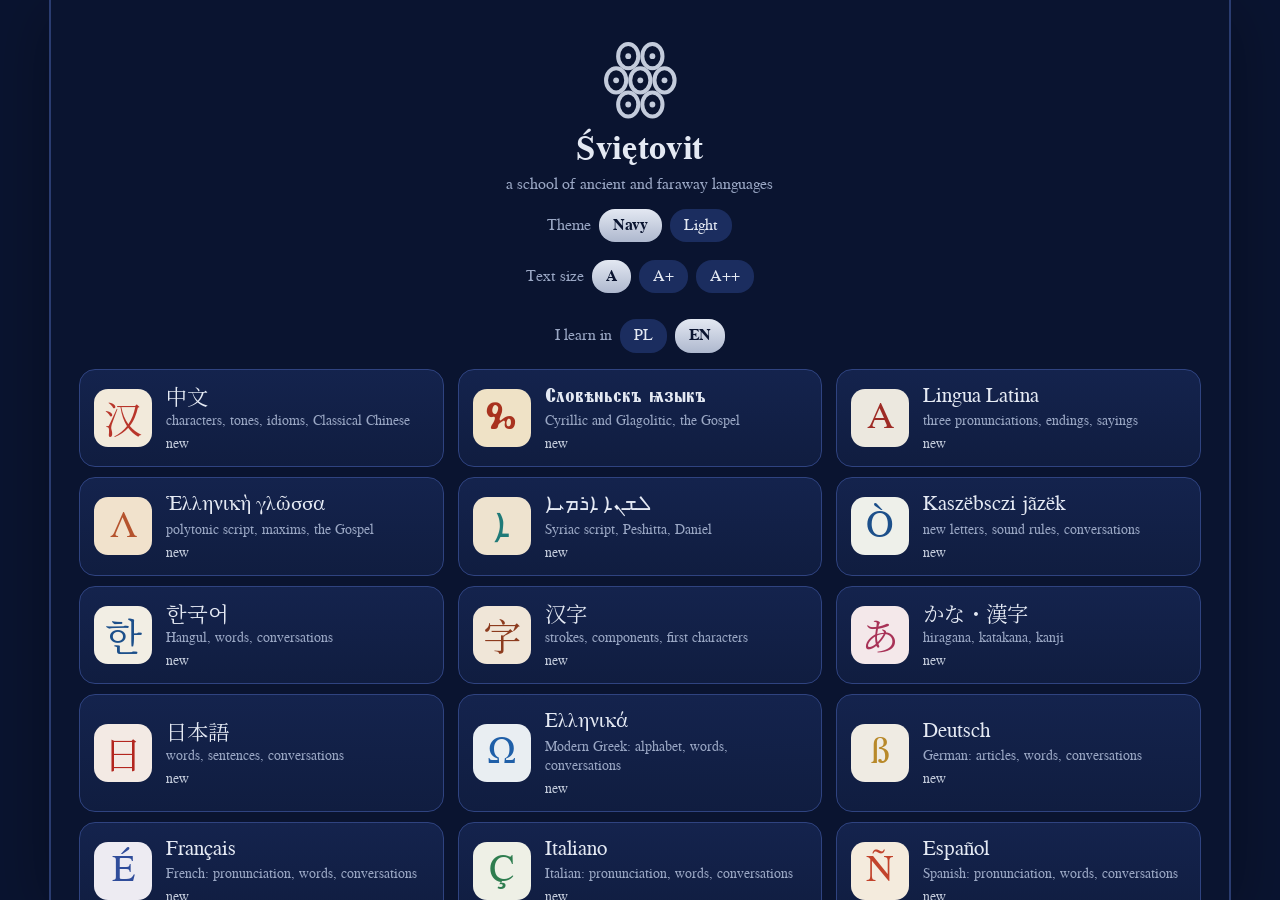
==== commit c7314cd9: "Serbian script choice and stress marks; individually blinking eyes - Serbian: exercises in Latin or " ====
--- a/svietovit-web/docs/index.html
+++ b/svietovit-web/docs/index.html
@@ -15,7 +15,7 @@
 <link rel="stylesheet" href="style.css">
 </head>
 <body>
-<div id="app"><div class="boot"><div class="boot-glyph">ꙮ</div><div id="boot-msg">Śviętovit</div><div class="boot-bar"><i id="boot-fill"></i></div></div></div>
+<div id="app"><div class="boot"><div class="emb-svg"><svg class="eyes" viewBox="0 0 100 100" aria-hidden="true"><g class="eye" style="animation-duration:4.3s;animation-delay:-0.4s"><ellipse cx="35" cy="20" rx="12.5" ry="15" fill="none" stroke="currentColor" stroke-width="5"/><circle cx="35" cy="20" r="3.6" fill="currentColor"/></g><g class="eye" style="animation-duration:5.9s;animation-delay:-2.9s"><ellipse cx="65" cy="20" rx="12.5" ry="15" fill="none" stroke="currentColor" stroke-width="5"/><circle cx="65" cy="20" r="3.6" fill="currentColor"/></g><g class="eye" style="animation-duration:3.7s;animation-delay:-1.7s"><ellipse cx="20" cy="50" rx="12.5" ry="15" fill="none" stroke="currentColor" stroke-width="5"/><circle cx="20" cy="50" r="3.6" fill="currentColor"/></g><g class="eye" style="animation-duration:7.1s;animation-delay:-5.2s"><ellipse cx="50" cy="50" rx="12.5" ry="15" fill="none" stroke="currentColor" stroke-width="5"/><circle cx="50" cy="50" r="3.6" fill="currentColor"/></g><g class="eye" style="animation-duration:6.3s;animation-delay:-3.3s"><ellipse cx="80" cy="50" rx="12.5" ry="15" fill="none" stroke="currentColor" stroke-width="5"/><circle cx="80" cy="50" r="3.6" fill="currentColor"/></g><g class="eye" style="animation-duration:5.1s;animation-delay:-0.9s"><ellipse cx="35" cy="80" rx="12.5" ry="15" fill="none" stroke="currentColor" stroke-width="5"/><circle cx="35" cy="80" r="3.6" fill="currentColor"/></g><g class="eye" style="animation-duration:8.3s;animation-delay:-6.1s"><ellipse cx="65" cy="80" rx="12.5" ry="15" fill="none" stroke="currentColor" stroke-width="5"/><circle cx="65" cy="80" r="3.6" fill="currentColor"/></g></svg></div><div id="boot-msg">Śviętovit</div><div class="boot-bar"><i id="boot-fill"></i></div></div></div>
 <div id="toast" role="status"></div>
 <div id="modal-root"></div>
 <script src="config.js"></script>
--- a/svietovit-web/docs/style.css
+++ b/svietovit-web/docs/style.css
@@ -169,3 +169,11 @@
   .opts{gap:14px}
   .res{max-width:620px;margin:0 auto}
 }
+
+/* oczy Śviętovita: każde mruga osobno */
+.emb-svg{width:calc(84px*var(--k));height:calc(84px*var(--k));color:var(--gold);margin:0 auto;line-height:0}
+.hub-head .emb-svg{width:calc(72px*var(--k));height:calc(72px*var(--k))}
+.eyes{width:100%;height:100%;overflow:visible}
+.eye{transform-box:fill-box;transform-origin:center;animation:eyeblink 5s infinite}
+@keyframes eyeblink{0%,91%,100%{transform:scaleY(1)}94%,96%{transform:scaleY(.08)}}
+@media (prefers-reduced-motion:reduce){.eye{animation:none}}
